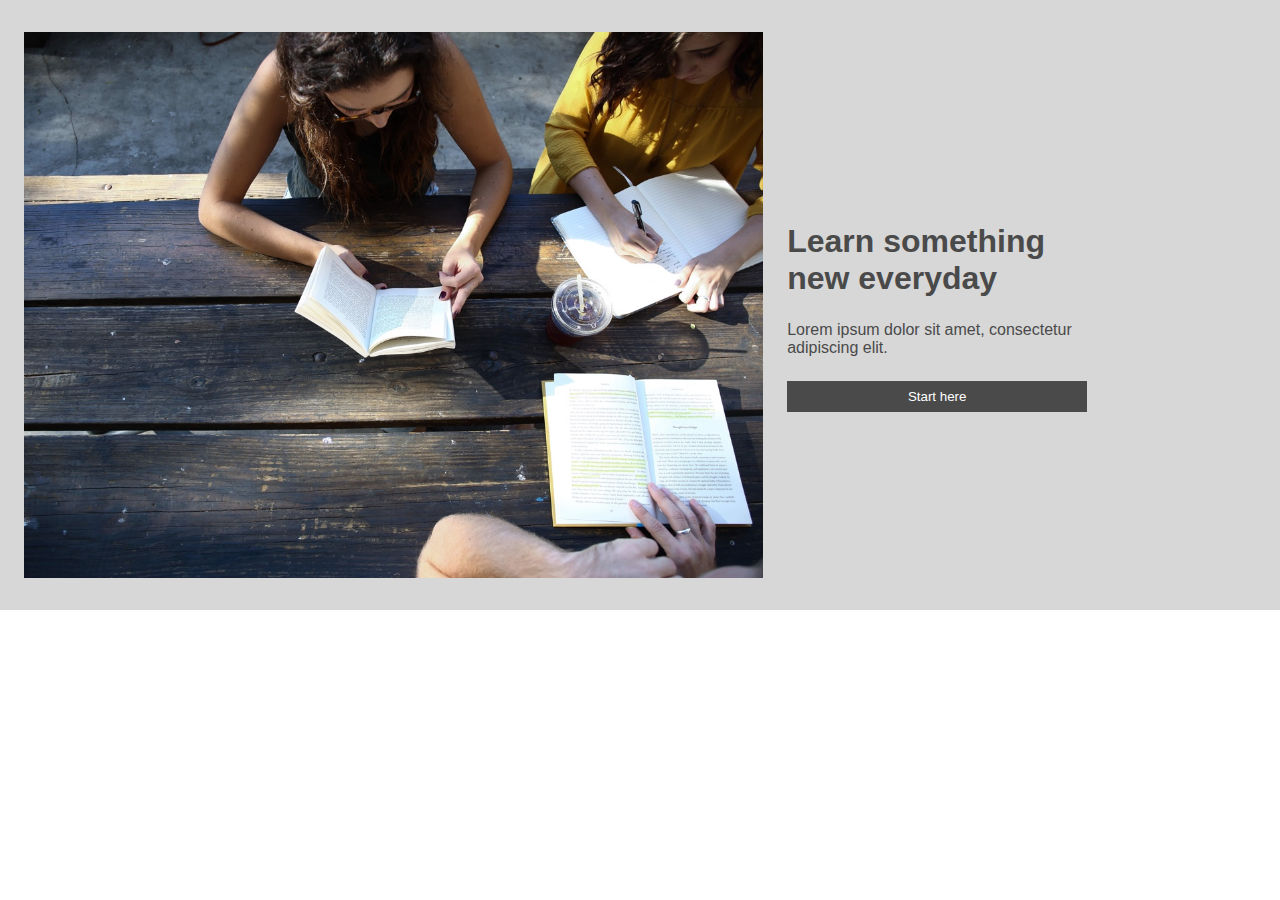
==== colmar/index.html @ ae139285 "Colmar Test" ====
<html>
  <head>
    <meta name="viewport" content="width=device-width, initial-scale=1.0" />
    <link href='index.css' rel="stylesheet"/>
    <link href="mobile.css" rel="stylesheet"/>
    <link href="http://fonts.cdnfonts.com/css/avenir-next-lt-pro" rel="stylesheet" />
  </head>
  <body>
    <div id="banner-container">
      <img src="assets/images/banner.jpg"></img>
      <div id="banner-text">
        <h1>Learn something new everyday</h1>
        <p>Lorem ipsum dolor sit amet, consectetur adipiscing elit.</p>
        <button>Start here</button>
      </div>
    </div>
  </body>
</html>
---- colmar/index.css ----
* {
  margin: 0px;
}

body {
  font-family: 'Avenir Next LT Pro', sans-serif;
  max-width: 1280px;
  margin: auto;
}

#banner-container {

  display: flex;
  align-items: center;
  padding: 32px 24px;
  background-color: #d7d7d7;
}

#banner-container img {
  width: 60%;
}

#banner-container #banner-text {
  max-width: 300px;
  display: flex;
  flex-direction: column;
  margin-left: 24px;
}

#banner-container #banner-text h1 {
  margin-top: 24px;
  color: #4a4a4a;
}

#banner-container #banner-text p {
  color: #4a4a4a;
  margin-top: 24px;
}

#banner-container #banner-text button {
  color: white;
  background-color: #4a4a4a;
  border: unset;
  padding: 8px 0px;
  margin-top: 24px;
}
---- colmar/mobile.css ----
@media screen and (max-width: 768px) {
  #banner-container {
    font-size: 24px;
  }
  #banner-container img {
    width: 100%;
  }
  
  #banner-container {
    padding: 0px 0px 32px;
    flex-direction: column;
  }

  #banner-container #banner-text {
    max-width: unset;
    margin-left: 0px;
    padding: 32px 16px 0px;
  }

  #banner-container #banner-text h1 {
    margin-top: 0px;
  }

  #banner-container #banner-text button {
    background-color: #9a9a9a;
    font-size: 24px;
  }
}
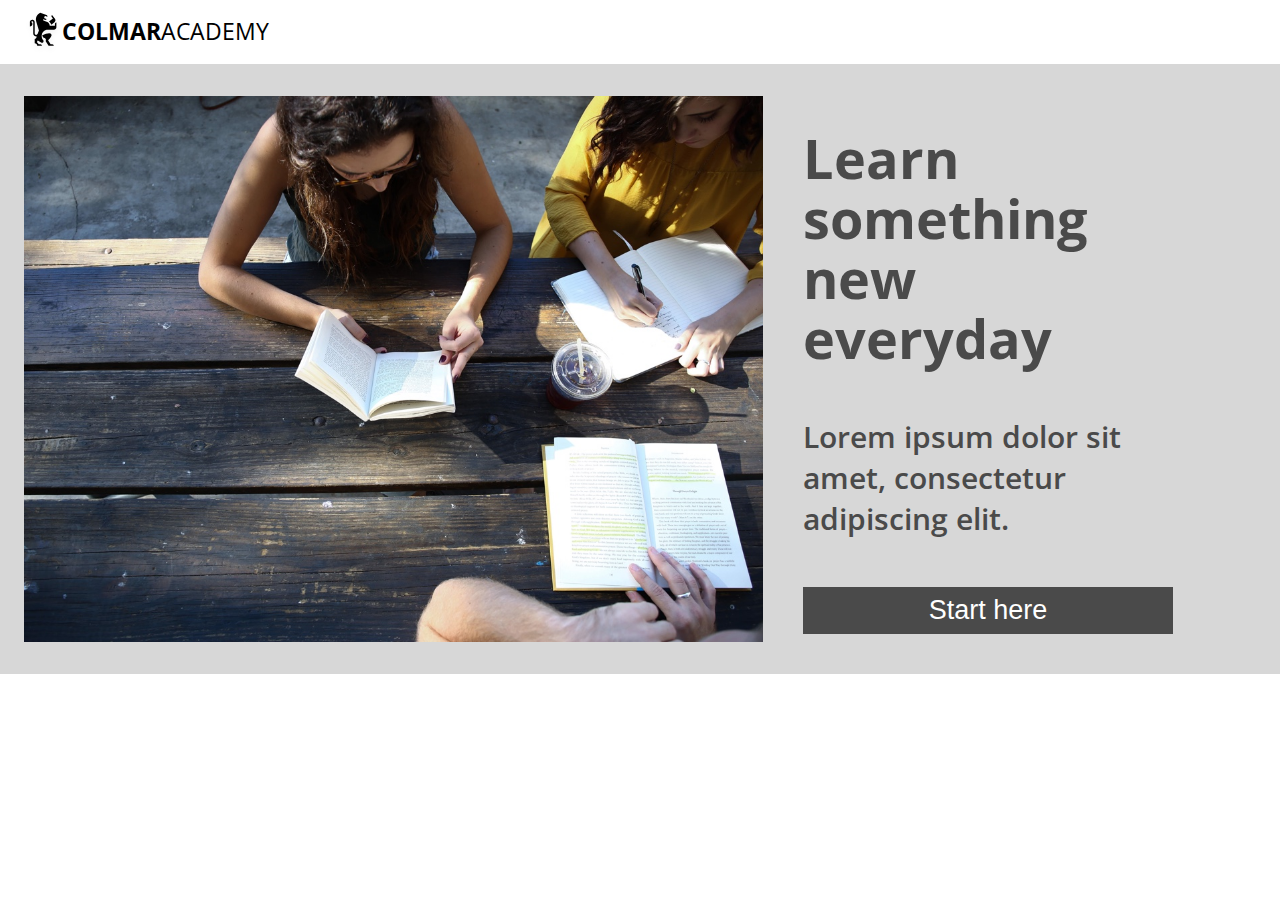
==== commit 3c7a8ee9: "font and navbar done" ====
--- a/colmar/index.html
+++ b/colmar/index.html
@@ -6,6 +6,13 @@
     <link href="http://fonts.cdnfonts.com/css/avenir-next-lt-pro" rel="stylesheet" />
   </head>
   <body>
+    <nav id="navbar">
+        <div id="logo-container">
+          <img src="assets/images/ic-logo.svg" id="logo"/>
+          <p id="logo-font"><b>COLMAR</b>ACADEMY</p>
+        </div>
+        <div id="navbar-menu"></div>
+    </nav>
     <div id="banner-container">
       <img src="assets/images/banner.jpg"></img>
       <div id="banner-text">
--- a/colmar/index.css
+++ b/colmar/index.css
@@ -1,15 +1,43 @@
+@import url("https://fonts.googleapis.com/css2?family=Open+Sans:wght@300;400;500;600;700;800&display=swap");
+
 * {
   margin: 0px;
 }
 
 body {
-  font-family: 'Avenir Next LT Pro', sans-serif;
-  max-width: 1280px;
+  font-family: "Open Sans", "Avenir Next LT Pro", sans-serif;
+  max-width: 100%;
   margin: auto;
 }
 
+#navbar {
+  height: 64px;
+  width: 100%;
+  background-color: #ffffff;
+  display: flex;
+  flex-direction: row;
+  justify-content: space-between;
+  align-items: center;
+}
+
+#logo-container {
+  height: 70%;
+  width: fit-content;
+  display: flex;
+  flex-direction: row;
+  align-items: center;
+  margin-left: 24px;
+}
+
+#logo{
+  height: 100%;
+}
+
+#logo-font{
+  font-size: 2.5vmin;
+} 
+
 #banner-container {
-
   display: flex;
   align-items: center;
   padding: 32px 24px;
@@ -21,20 +49,24 @@
 }
 
 #banner-container #banner-text {
-  max-width: 300px;
+  max-width: 30%;
   display: flex;
   flex-direction: column;
-  margin-left: 24px;
+  margin-left: 40px;
 }
 
 #banner-container #banner-text h1 {
-  margin-top: 24px;
   color: #4a4a4a;
+  margin: 24px 0;
+  font-size: 6vmin;
+  line-height: 60px;
 }
 
 #banner-container #banner-text p {
   color: #4a4a4a;
-  margin-top: 24px;
+  margin: 24px 0;
+  font-size: 3.3vmin;
+  font-weight: 600;
 }
 
 #banner-container #banner-text button {
@@ -43,4 +75,5 @@
   border: unset;
   padding: 8px 0px;
   margin-top: 24px;
-}+  font-size: 3vmin;
+}
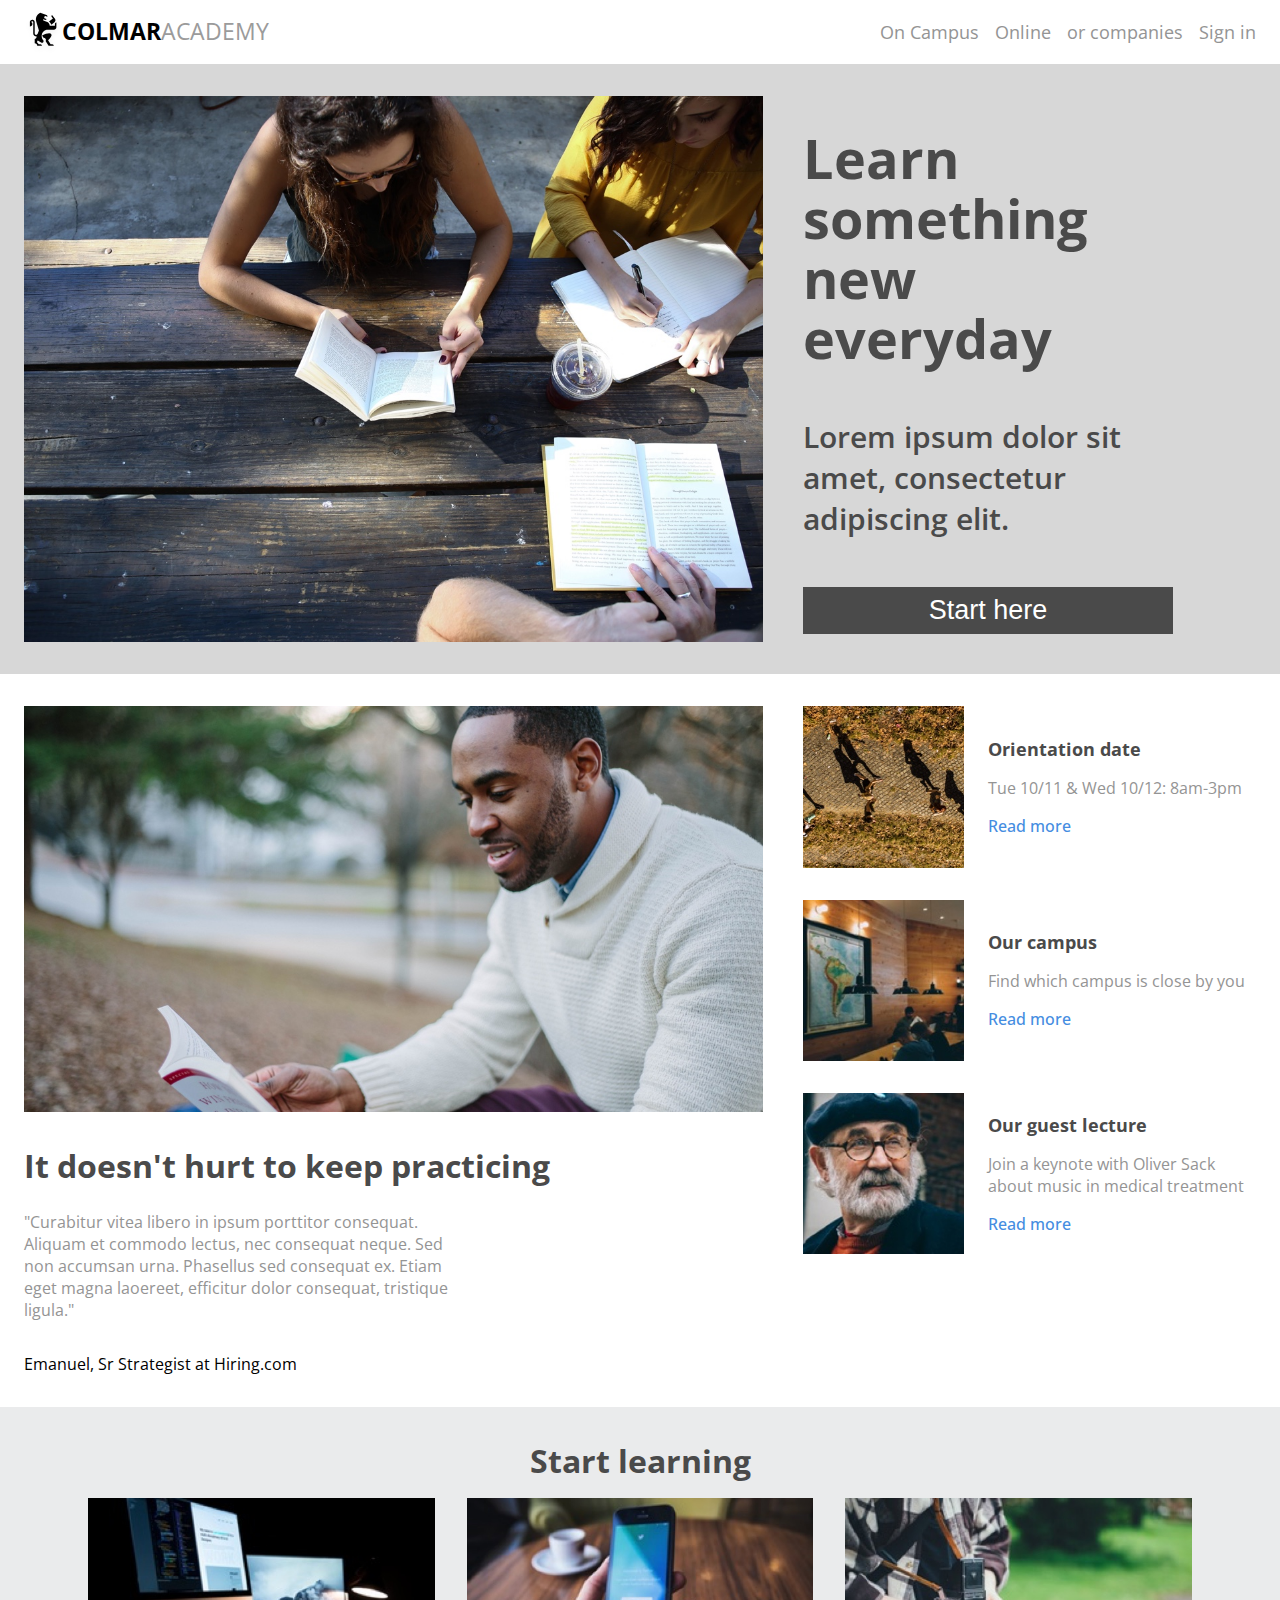
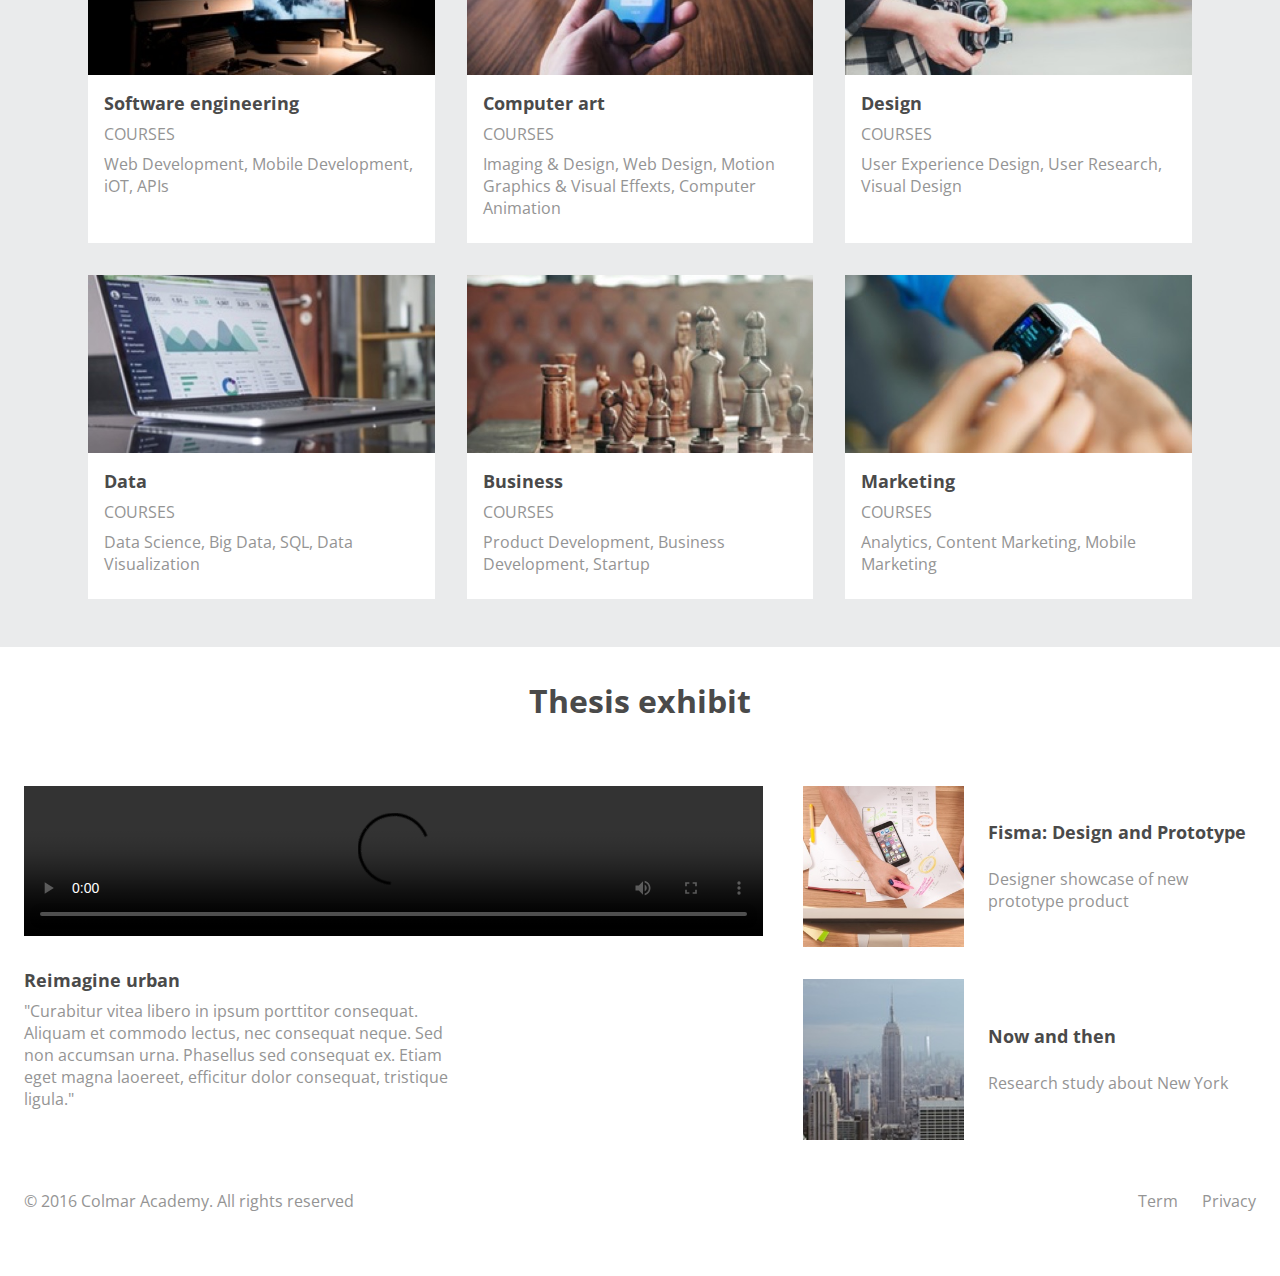
==== commit 1961c5a1: "Desktop CSS done" ====
--- a/colmar/index.html
+++ b/colmar/index.html
@@ -11,7 +11,12 @@
           <img src="assets/images/ic-logo.svg" id="logo"/>
           <p id="logo-font"><b>COLMAR</b>ACADEMY</p>
         </div>
-        <div id="navbar-menu"></div>
+        <div id="navbar-menu">
+          <p>On Campus</p>
+          <p>Online</p>
+          <p>or companies</p>
+          <p>Sign in</p>
+        </div>
     </nav>
     <div id="banner-container">
       <img src="assets/images/banner.jpg"></img>
@@ -21,5 +26,126 @@
         <button>Start here</button>
       </div>
     </div>
+    <div id="articles">
+      <div id="headline">
+        <img src="assets/images/information-main.jpg" />
+        <h2>It doesn't hurt to keep practicing</h2>
+        <p>
+          "Curabitur vitea libero in ipsum porttitor consequat. 
+          Aliquam et commodo lectus, nec consequat neque. 
+          Sed non accumsan urna. Phasellus sed consequat ex. 
+          Etiam eget magna laoereet, efficitur dolor consequat, tristique ligula."
+        </p>
+        <p class="footnote">Emanuel, Sr Strategist at Hiring.com</p>
+      </div>
+      <div id="sub-headlines">
+        <div id="sub-headline">
+          <img src="assets/images/information-orientation.jpg"/>
+          <div>
+            <h3>Orientation date</h3>
+            <p>Tue 10/11 & Wed 10/12: 8am-3pm</p>
+            <p id="read-more">Read more</p>
+          </div>
+        </div>
+        <div id="sub-headline">
+          <img src="assets/images/information-campus.jpg"/>
+          <div>
+            <h3>Our campus</h3>
+            <p>Find which campus is close by you</p>
+            <p id="read-more">Read more</p>
+          </div>
+        </div>
+        <div id="sub-headline">
+          <img src="assets/images/information-guest-lecture.jpg"/>
+          <div>
+            <h3>Our guest lecture</h3>
+            <p>Join a keynote with Oliver Sack about music in medical treatment</p>
+            <p id="read-more">Read more</p>
+          </div>
+        </div>
+      </div>
+    </div>
+    <div id="courses">
+      <h2>Start learning</h2>
+      <div id="course">
+          <div id="c-1" >
+            <img src="assets/images/course-software.jpg" />
+            <h3>Software engineering</h3>
+            <p>COURSES</p>
+            <p>Web Development, Mobile Development, iOT, APIs</p>
+          </div>       
+          <div id="c-1" >
+            <img src="assets/images/course-computer-art.jpg" />
+            <h3>Computer art</h3>
+            <p>COURSES</p>
+            <p>Imaging & Design, Web Design, Motion Graphics & Visual Effexts, Computer Animation</p>
+          </div>
+          <div id="c-1" >
+            <img src="assets/images/course-design.jpg" />
+            <h3>Design</h3>
+            <p>COURSES</p>
+            <p>User Experience Design, User Research, Visual Design</p>
+          </div>
+        </div>
+      <div id="course">
+          <div id="c-1" >
+            <img src="assets/images/course-data.jpg" />
+            <h3>Data</h3>
+            <p>COURSES</p>
+            <p>Data Science, Big Data, SQL, Data Visualization</p>
+          </div>
+          <div id="c-1" >
+            <img src="assets/images/course-business.jpg"/>
+            <h3>Business</h3>
+            <p>COURSES</p>
+            <p>Product Development, Business Development, Startup</p>
+          </div>
+          <div id="c-1" >
+            <img src="assets/images/course-marketing.jpg"/>
+            <h3>Marketing</h3>
+            <p>COURSES</p>
+            <p>Analytics, Content Marketing, Mobile Marketing</p>
+          </div>
+      </div>
+    </div>
+    <h2 id="showcases-head">Thesis exhibit</h2>
+    <div id="showcase">
+      <div id="headline">
+        <video width="100%" height="auto" controls>
+          <source src="assets/videos/thesis.mp4" type="video/mp4">
+        Your browser does not support the video tag.
+        </video> 
+        <h3>Reimagine urban</h3>
+        <p>
+          "Curabitur vitea libero in ipsum porttitor consequat. 
+          Aliquam et commodo lectus, nec consequat neque. 
+          Sed non accumsan urna. Phasellus sed consequat ex. 
+          Etiam eget magna laoereet, efficitur dolor consequat, tristique ligula."
+        </p>
+      </div>
+      <div id="sub-headlines">
+        <div id="sub-headline">
+          <img src="assets/images/thesis-fisma.jpg" />
+          <div>
+            <h3>Fisma: Design and Prototype</h3>
+            <p>Designer showcase of new prototype product</p>
+          </div>
+        </div>
+        <div id="sub-headline">
+          <img src="assets/images/thesis-now-and-then.jpg" />
+          <div>
+            <h3>Now and then</h3>
+            <p>Research study about New York</p>
+          </div>
+        </div>
+      </div>  
+    </div>
+    <footer>
+      <p>© 2016 Colmar Academy. All rights reserved</p>
+      <div id="term-privacy">
+        <p>Term</p>
+        <p>Privacy</p>
+      </div>
+    </footer>
   </body>
 </html>
--- a/colmar/index.css
+++ b/colmar/index.css
@@ -2,12 +2,30 @@
 
 * {
   margin: 0px;
+}
+
+h2 {
+  color: #4a4a4a;
+  font-size: 3.5vmin;
+}
+
+h3 {
+  color: #4a4a4a;
+  font-size: 2vmin;
+}
+
+p {
+  color: #949494;
+  font-size: 1.8vmin;
 }
 
 body {
   font-family: "Open Sans", "Avenir Next LT Pro", sans-serif;
   max-width: 100%;
   margin: auto;
+  display: flex;
+  flex-direction: column;
+  align-items: center;
 }
 
 #navbar {
@@ -35,7 +53,27 @@
 
 #logo-font{
   font-size: 2.5vmin;
-} 
+  color: #9b9b9b;
+}
+
+#logo-font b{
+  color: #000000;
+}
+
+#navbar-menu{
+  height: 50%;
+  display: flex;
+  flex-direction: row;
+  justify-content: space-between;
+  align-items: center;
+  padding-right: 24px;
+}
+
+#navbar-menu p{
+  padding-left: 16px;
+  font-size: 2vmin;
+}
+
 
 #banner-container {
   display: flex;
@@ -77,3 +115,140 @@
   margin-top: 24px;
   font-size: 3vmin;
 }
+
+#articles {
+  display: flex;
+  flex-direction: row;
+}
+
+#headline {
+  display: flex;
+  flex-direction: column;
+  padding: 32px 24px;
+  width: 60%;
+}
+
+#headline img {
+  width: 100%;
+}
+
+#headline h2 {
+  padding: 32px 0 24px 0;
+}
+
+#headline p {
+  width: 60%;
+}
+
+#headline .footnote {
+  padding-top: 32px;
+  color: #000000
+}
+
+
+#sub-headlines {
+  display: flex;
+  flex-direction: column;
+  width: 40%;
+  margin-top: 16px;
+}
+
+#sub-headline:hover {
+  background-color: #d7d7d7;
+}
+
+#sub-headline {
+  display: flex;
+  flex-direction: row;
+  padding: 16px;
+  align-items: center;
+  background-color: #ffffff;
+}
+
+#sub-headline img{
+  width: 35%;
+  padding-right: 24px;
+  flex-shrink: 0;
+}
+
+#sub-headline p{
+  padding-top: 16px;
+}
+
+#read-more {
+  color: #458de1;
+  font-weight: 500;
+}
+
+#courses {
+  display: flex;
+  flex-direction: column;
+  align-items: center;
+  background-color: #eaebec;
+  width: 100%;
+  padding-bottom: 32px;
+}
+
+#courses h2 {
+  margin-top: 32px;
+}
+
+#course {
+  display: flex;
+  flex-direction: row;
+  justify-content: space-between;
+  padding: 0 72px;
+}
+
+#c-1 {
+  margin: 16px;
+  background-color: #ffffff;
+  padding-bottom: 24px;
+  width: 33%;
+}
+#c-1 h3 {
+  padding: 16px 0 0 16px;
+}
+
+#c-1 p {
+  padding: 8px 0 0 16px;
+}
+
+#c-1 img {
+  width: 100%;
+}
+
+#showcases-head{
+  margin: 32px 0;
+}
+
+#showcase {
+  display: flex;
+  flex-direction: row;
+}
+
+#showcase h3 {
+  margin: 32px 0 8px 0;
+}
+
+#showcase p {
+  margin-bottom: 32px;
+}
+
+footer {
+  width: 100%;
+  display: flex;
+  flex-direction: row;
+  justify-content: space-between;
+  margin: 16px 0 64px 0;
+}
+
+#term-privacy {
+  display: flex;
+  flex-direction: row;
+  margin-right: 24px;
+}
+
+footer p {
+  margin-left: 24px;
+}
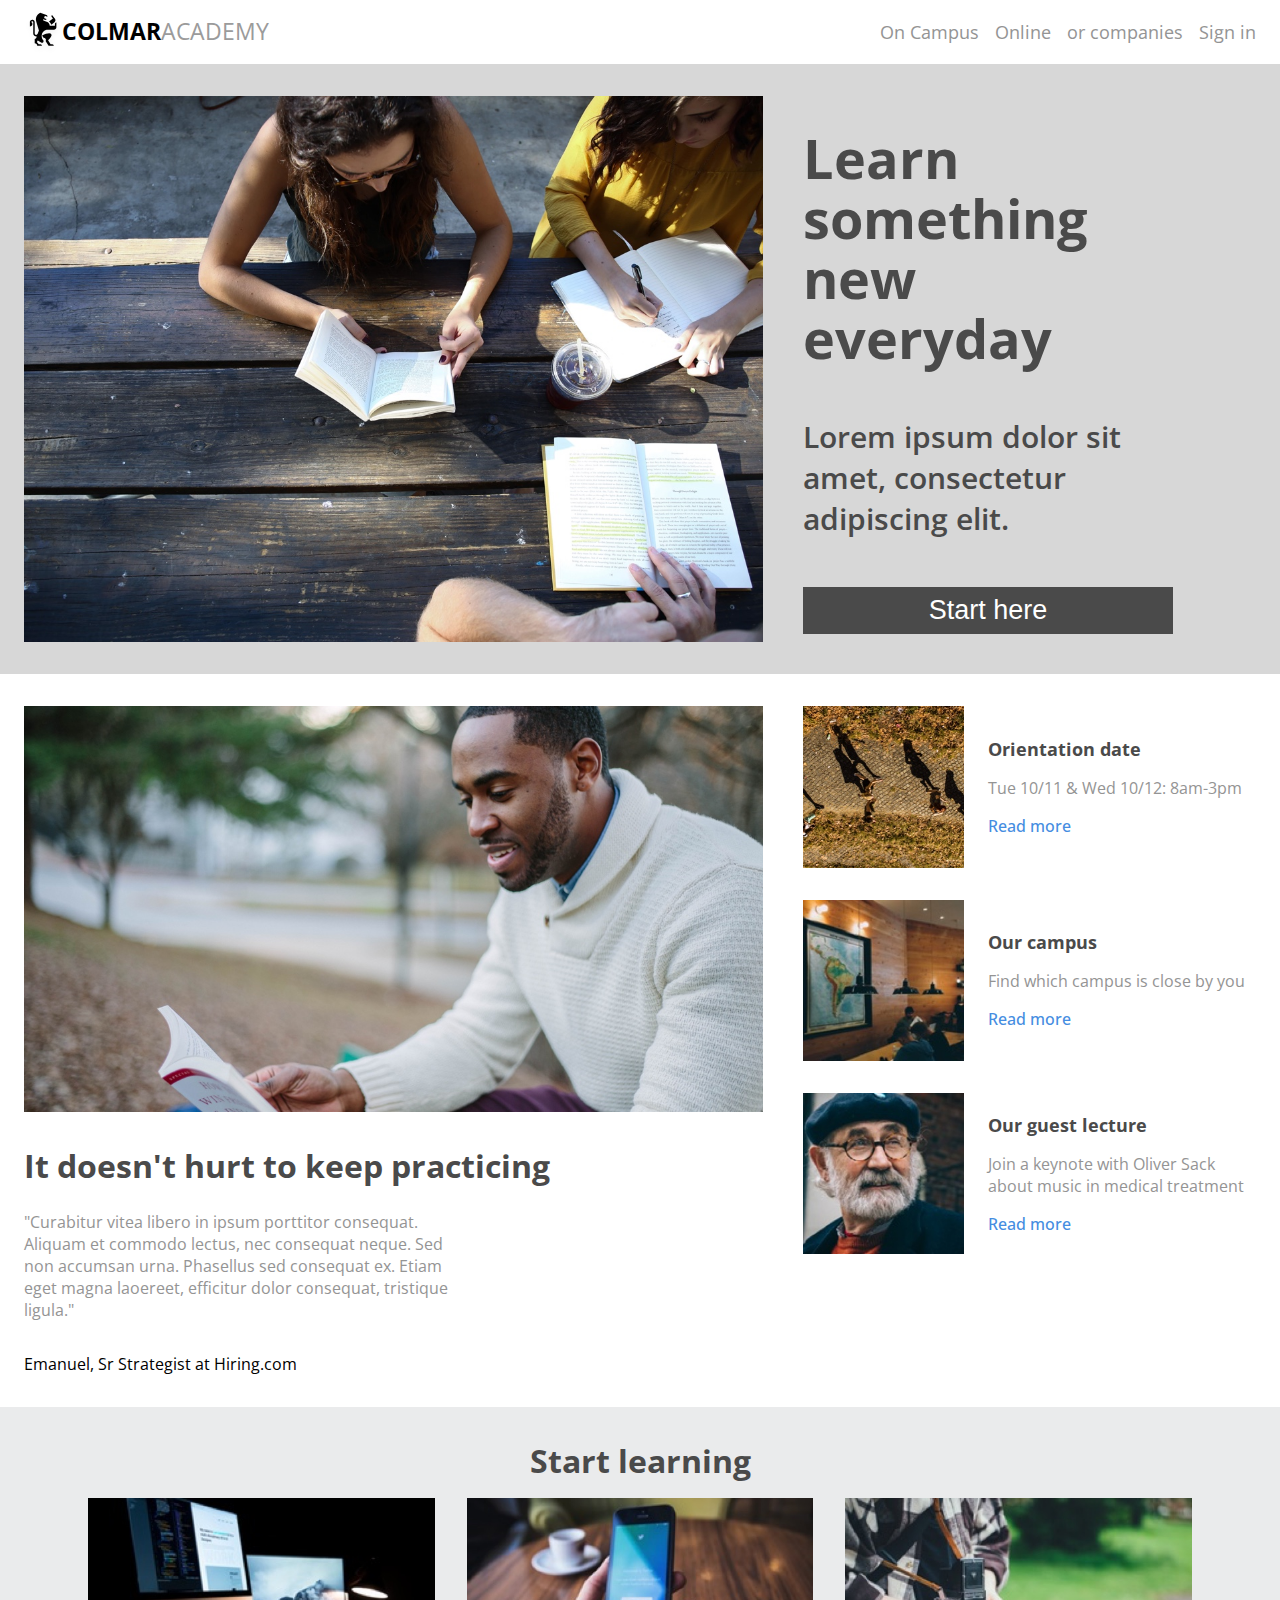
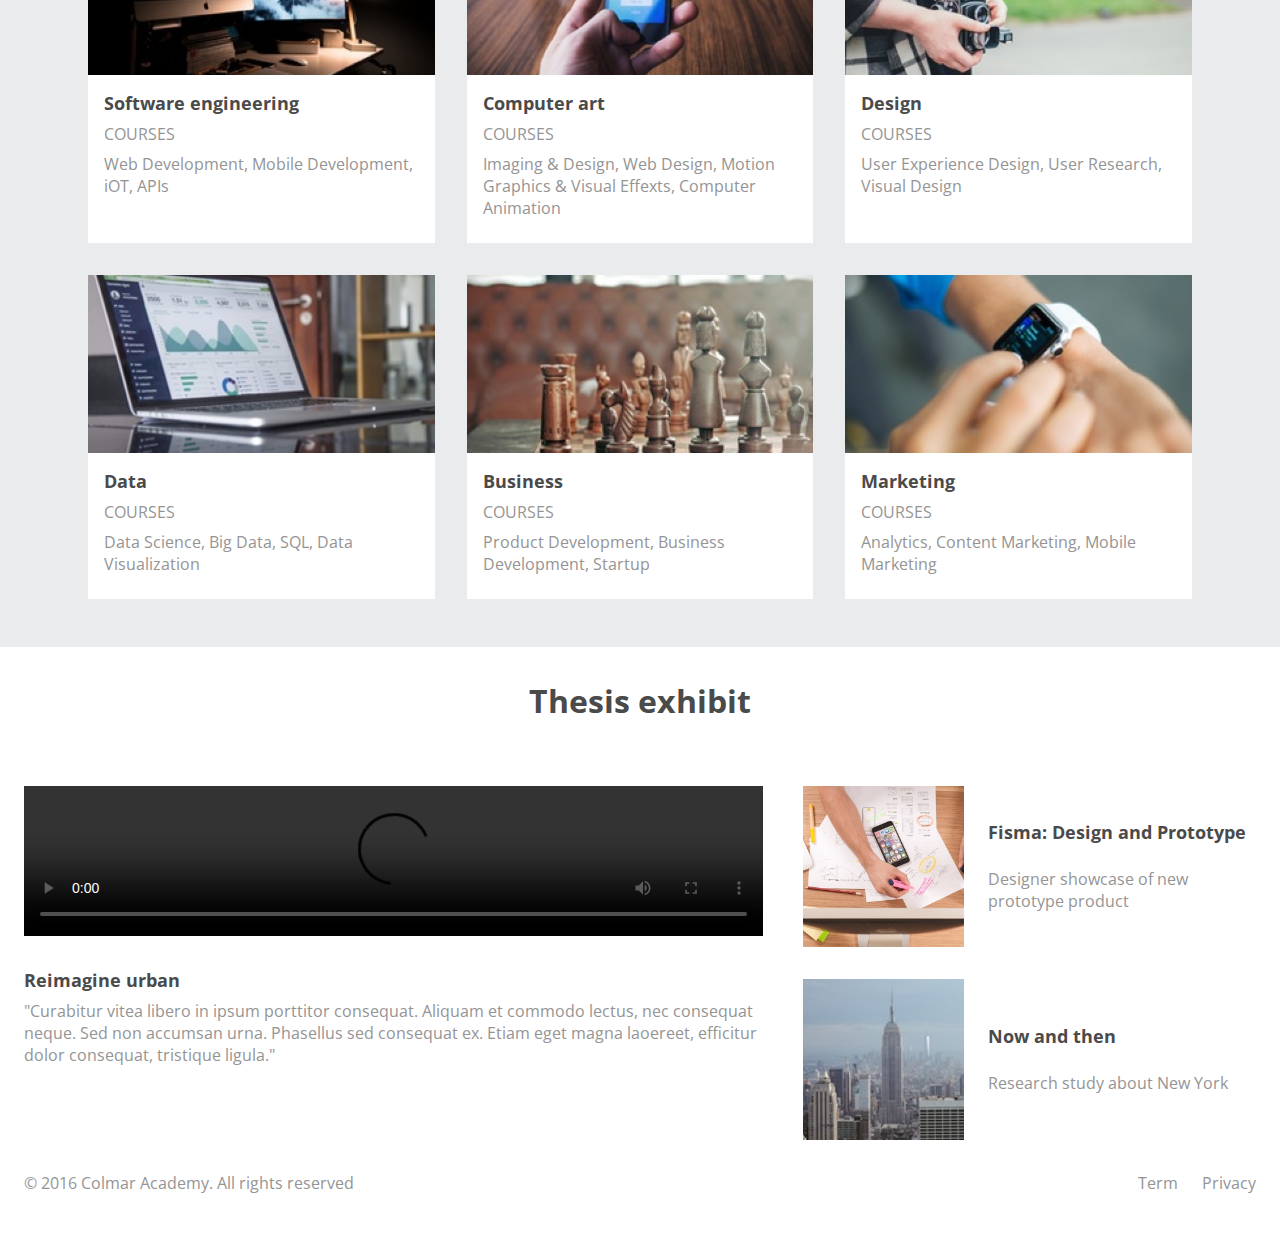
==== commit 166af6e0: "I didn't finish the assignment as it should be lol" ====
--- a/colmar/index.html
+++ b/colmar/index.html
@@ -40,7 +40,8 @@
       </div>
       <div id="sub-headlines">
         <div id="sub-headline">
-          <img src="assets/images/information-orientation.jpg"/>
+          <img id="desktop" src="assets/images/information-orientation.jpg"/>
+          <img id="mobile" src="assets/images/information-orientation-mobile.jpg"/>
           <div>
             <h3>Orientation date</h3>
             <p>Tue 10/11 & Wed 10/12: 8am-3pm</p>
@@ -48,7 +49,8 @@
           </div>
         </div>
         <div id="sub-headline">
-          <img src="assets/images/information-campus.jpg"/>
+          <img id="desktop" src="assets/images/information-campus.jpg"/>
+          <img id="mobile" src="assets/images/information-campus-mobile.jpg"/>
           <div>
             <h3>Our campus</h3>
             <p>Find which campus is close by you</p>
@@ -56,7 +58,8 @@
           </div>
         </div>
         <div id="sub-headline">
-          <img src="assets/images/information-guest-lecture.jpg"/>
+          <img id="desktop" src="assets/images/information-guest-lecture.jpg"/>
+          <img id="mobile" src="assets/images/information-guest-lecture-mobile.jpg"/>
           <div>
             <h3>Our guest lecture</h3>
             <p>Join a keynote with Oliver Sack about music in medical treatment</p>
@@ -68,49 +71,49 @@
     <div id="courses">
       <h2>Start learning</h2>
       <div id="course">
-          <div id="c-1" >
-            <img src="assets/images/course-software.jpg" />
-            <h3>Software engineering</h3>
-            <p>COURSES</p>
-            <p>Web Development, Mobile Development, iOT, APIs</p>
-          </div>       
-          <div id="c-1" >
-            <img src="assets/images/course-computer-art.jpg" />
-            <h3>Computer art</h3>
-            <p>COURSES</p>
-            <p>Imaging & Design, Web Design, Motion Graphics & Visual Effexts, Computer Animation</p>
-          </div>
-          <div id="c-1" >
-            <img src="assets/images/course-design.jpg" />
-            <h3>Design</h3>
-            <p>COURSES</p>
-            <p>User Experience Design, User Research, Visual Design</p>
-          </div>
+        <div id="c-1" >
+          <img src="assets/images/course-software.jpg" />
+          <h3>Software engineering</h3>
+          <p>COURSES</p>
+          <p>Web Development, Mobile Development, iOT, APIs</p>
+        </div>       
+        <div id="c-1" >
+          <img src="assets/images/course-computer-art.jpg" />
+          <h3>Computer art</h3>
+          <p>COURSES</p>
+          <p>Imaging & Design, Web Design, Motion Graphics & Visual Effexts, Computer Animation</p>
         </div>
+        <div id="c-1" >
+          <img src="assets/images/course-design.jpg" />
+          <h3>Design</h3>
+          <p>COURSES</p>
+          <p>User Experience Design, User Research, Visual Design</p>
+        </div>
+      </div>
       <div id="course">
-          <div id="c-1" >
-            <img src="assets/images/course-data.jpg" />
-            <h3>Data</h3>
-            <p>COURSES</p>
-            <p>Data Science, Big Data, SQL, Data Visualization</p>
-          </div>
-          <div id="c-1" >
-            <img src="assets/images/course-business.jpg"/>
-            <h3>Business</h3>
-            <p>COURSES</p>
-            <p>Product Development, Business Development, Startup</p>
-          </div>
-          <div id="c-1" >
-            <img src="assets/images/course-marketing.jpg"/>
-            <h3>Marketing</h3>
-            <p>COURSES</p>
-            <p>Analytics, Content Marketing, Mobile Marketing</p>
-          </div>
+        <div id="c-1" >
+          <img src="assets/images/course-data.jpg" />
+          <h3>Data</h3>
+          <p>COURSES</p>
+          <p>Data Science, Big Data, SQL, Data Visualization</p>
+        </div>
+        <div id="c-1" >
+          <img src="assets/images/course-business.jpg"/>
+          <h3>Business</h3>
+          <p>COURSES</p>
+          <p>Product Development, Business Development, Startup</p>
+        </div>
+        <div id="c-1" >
+          <img src="assets/images/course-marketing.jpg"/>
+          <h3>Marketing</h3>
+          <p>COURSES</p>
+          <p>Analytics, Content Marketing, Mobile Marketing</p>
+        </div>
       </div>
     </div>
     <h2 id="showcases-head">Thesis exhibit</h2>
     <div id="showcase">
-      <div id="headline">
+      <div id="headline-showcase">
         <video width="100%" height="auto" controls>
           <source src="assets/videos/thesis.mp4" type="video/mp4">
         Your browser does not support the video tag.
@@ -123,7 +126,7 @@
           Etiam eget magna laoereet, efficitur dolor consequat, tristique ligula."
         </p>
       </div>
-      <div id="sub-headlines">
+      <div id="sub-headlines-showcase" class="desktop">
         <div id="sub-headline">
           <img src="assets/images/thesis-fisma.jpg" />
           <div>
--- a/colmar/index.css
+++ b/colmar/index.css
@@ -27,6 +27,12 @@
   flex-direction: column;
   align-items: center;
 }
+
+#mobile {
+  display: none;
+}
+
+
 
 #navbar {
   height: 64px;
@@ -153,6 +159,21 @@
   margin-top: 16px;
 }
 
+#headline-showcase {
+  display: flex;
+  flex-direction: column;
+  padding: 32px 24px;
+  width: 60%;
+}
+
+#sub-headlines-showcase {
+  display: flex;
+  flex-direction: column;
+  width: 40%;
+  margin-top: 16px;
+}
+
+
 #sub-headline:hover {
   background-color: #d7d7d7;
 }
--- a/colmar/mobile.css
+++ b/colmar/mobile.css
@@ -1,4 +1,13 @@
 @media screen and (max-width: 768px) {
+  #desktop {
+    display: none;
+  }
+
+  #mobile {
+    display:inline;
+    
+  }
+
   #banner-container {
     font-size: 24px;
   }
@@ -25,4 +34,83 @@
     background-color: #9a9a9a;
     font-size: 24px;
   }
+  #headline {
+    display: none;
+  }
+
+  #sub-headlines {
+    width: 100%;
+  }
+
+  #sub-headline {
+    flex-direction: column;
+    width: 100%;
+    align-items: center;
+    padding: 5px;
+  }
+
+  #sub-headline img {
+    width: 100%;
+    padding: 16px;
+  }
+  #sub-headline h3 {
+    padding: 16px;
+  }
+  #sub-headline p {
+    padding: 16px;
+  }
+
+  #courses {
+    display: flex;
+    flex-direction: column;
+    align-items: center;
+    width: 100%;
+    padding-bottom: 32px;
+    background-color: #ffffff;
+  }
+  
+  #courses h2 {
+    margin: 32px 0;
+    font-size: 10vmin;
+  }
+  
+  #course {
+    display: flex;
+    flex-direction: column;
+    justify-content: space-between;
+    padding: 0 72px;
+    width: 100%;
+  }
+  
+  #c-1 {
+    display: flex;
+    margin: 4px 4px;
+    background-color: #eaebec;
+    padding-bottom: 24px;
+    width: 100%;
+  }
+  #c-1 h3 {
+    padding: 0;
+    width: 100%;
+    font-size: 3.5vmin;
+    text-align: start;
+    padding-left: 16px;
+  }
+  
+  #c-1 p {
+    padding: 8px 0 0 16px;
+    display: none;
+  }
+  
+  #c-1 img {
+    width: 100%;
+    display: none;
+  }
+  #headline-showcase{
+    width: 100%;
+  }
+
+  #sub-headlines-showcase{
+    display: none;
+  }
 }